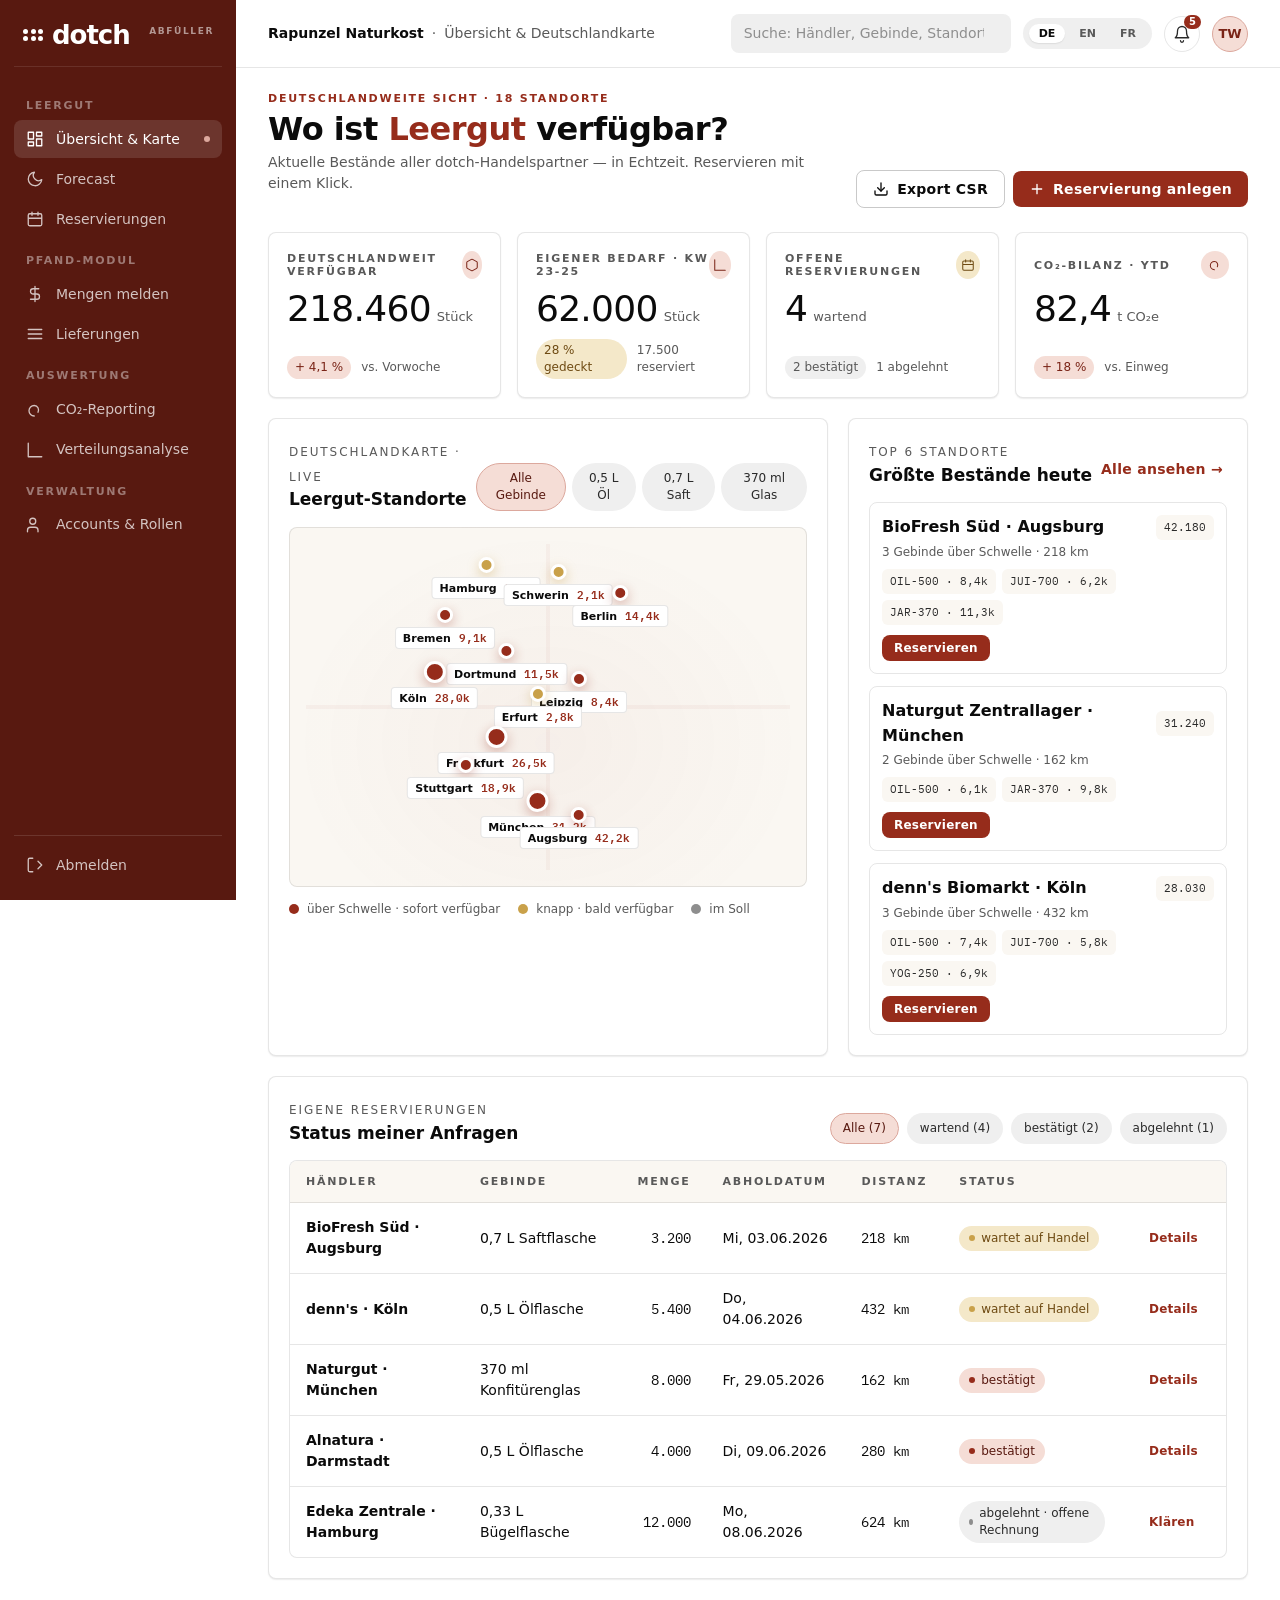
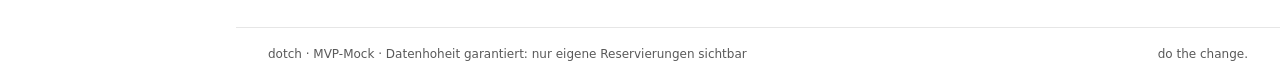
==== abfueller-dashboard.html @ a2efafb5 "Publish MVP mock" ====
<!DOCTYPE html>
<html lang="de">
<head>
<meta charset="utf-8">
<title>dotch · Abfüller · Übersicht</title>
<meta name="viewport" content="width=device-width, initial-scale=1">
<link rel="stylesheet" href="assets/tokens.css">
<link rel="stylesheet" href="assets/app.css">
<style>
  /* Pseudo-Karte mit Standort-Punkten (CSS only) */
  .map {
    position: relative;
    width: 100%;
    height: 360px;
    background:
      radial-gradient(ellipse at 50% 60%, rgba(150,44,27,0.04), transparent 70%),
      var(--c-paper-warm);
    border: 1px solid var(--c-line);
    border-radius: var(--r-md);
    overflow: hidden;
  }
  .map .silhouette {
    position: absolute; inset: 16px;
    background-image:
      linear-gradient(transparent 49.5%, rgba(150,44,27,0.07) 49.5% 50.5%, transparent 50.5%),
      linear-gradient(90deg, transparent 49.5%, rgba(150,44,27,0.07) 49.5% 50.5%, transparent 50.5%);
    opacity: 0.6;
  }
  .pin {
    position: absolute; transform: translate(-50%, -50%);
    display: flex; flex-direction: column; align-items: center; gap: 4px;
    cursor: pointer;
  }
  .pin .dot {
    width: 16px; height: 16px; border-radius: 50%;
    background: var(--c-red-600); border: 3px solid #FFF;
    box-shadow: 0 4px 12px rgba(150,44,27,0.32);
  }
  .pin.warn .dot { background: var(--c-sand-500); box-shadow: 0 4px 12px rgba(201,161,74,0.4); }
  .pin.large .dot { width: 22px; height: 22px; }
  .pin .lbl {
    font: 600 11px/1.1 var(--font-sans); color: var(--c-ink-900);
    background: #FFF; padding: 3px 7px; border-radius: var(--r-sm);
    border: 1px solid var(--c-line); white-space: nowrap;
  }
  .pin .lbl .v { font-family: var(--font-mono); color: var(--c-red-600); margin-left: 4px; }
</style>
</head>
<body>
<div class="app">

  <aside class="sidebar">
    <div class="brand">
      <span class="word"><span class="cluster"><i></i><i></i><i></i><i></i><i></i><i></i></span>dotch</span>
      <span class="tag">abfüller</span>
    </div>
    <nav>
      <span class="nav-section">Leergut</span>
      <a href="abfueller-dashboard.html" class="nav-item active">
        <svg class="ic" viewBox="0 0 24 24"><rect x="3" y="3" width="7" height="9"/><rect x="14" y="3" width="7" height="5"/><rect x="14" y="12" width="7" height="9"/><rect x="3" y="16" width="7" height="5"/></svg>
        Übersicht & Karte
      </a>
      <a href="#" class="nav-item">
        <svg class="ic" viewBox="0 0 24 24"><path d="M21 12.79A9 9 0 1 1 11.21 3 7 7 0 0 0 21 12.79z"/></svg>
        Forecast
      </a>
      <a href="#" class="nav-item">
        <svg class="ic" viewBox="0 0 24 24"><path d="M8 7V3M16 7V3M3 11h18M5 5h14a2 2 0 0 1 2 2v12a2 2 0 0 1-2 2H5a2 2 0 0 1-2-2V7a2 2 0 0 1 2-2z"/></svg>
        Reservierungen
      </a>

      <span class="nav-section">Pfand-Modul</span>
      <a href="abfueller-pfand.html" class="nav-item">
        <svg class="ic" viewBox="0 0 24 24"><path d="M12 2v20M17 5H9.5a3.5 3.5 0 0 0 0 7h5a3.5 3.5 0 0 1 0 7H6"/></svg>
        Mengen melden
      </a>
      <a href="#" class="nav-item">
        <svg class="ic" viewBox="0 0 24 24"><path d="M3 6h18M3 12h18M3 18h18"/></svg>
        Lieferungen
      </a>

      <span class="nav-section">Auswertung</span>
      <a href="abfueller-reporting.html" class="nav-item">
        <svg class="ic" viewBox="0 0 24 24"><path d="M11 20A7 7 0 0 1 4 13a7 7 0 0 1 7-7c2 0 4 1 5 3 1 2 1 4 0 6"/></svg>
        CO₂-Reporting
      </a>
      <a href="#" class="nav-item">
        <svg class="ic" viewBox="0 0 24 24"><path d="M3 3v18h18"/></svg>
        Verteilungsanalyse
      </a>

      <span class="nav-section">Verwaltung</span>
      <a href="admin-accounts.html" class="nav-item">
        <svg class="ic" viewBox="0 0 24 24"><circle cx="9" cy="7" r="4"/><path d="M16 21v-2a4 4 0 0 0-4-4H6a4 4 0 0 0-4 4v2"/></svg>
        Accounts & Rollen
      </a>
    </nav>
    <div class="bottom">
      <a href="index.html" class="nav-item">
        <svg class="ic" viewBox="0 0 24 24"><path d="M9 21H5a2 2 0 0 1-2-2V5a2 2 0 0 1 2-2h4"/><polyline points="16 17 21 12 16 7"/></svg>
        Abmelden
      </a>
    </div>
  </aside>

  <main class="main">

    <div class="topbar">
      <div class="crumbs">
        <strong>Rapunzel Naturkost</strong>
        <span>·</span>
        <span>Übersicht & Deutschlandkarte</span>
      </div>
      <div class="actions">
        <input class="search" type="search" placeholder="Suche: Händler, Gebinde, Standort…" />
        <div class="lang-pill"><button class="on">DE</button><button>EN</button><button>FR</button></div>
        <button class="icon-btn">
          <svg class="ic" viewBox="0 0 24 24"><path d="M6 8a6 6 0 0 1 12 0c0 7 3 9 3 9H3s3-2 3-9"/><path d="M10 21a2 2 0 0 0 4 0"/></svg>
          <span class="badge">5</span>
        </button>
        <span class="avatar">TW</span>
      </div>
    </div>

    <div class="content">

      <div class="page-head">
        <div>
          <span class="eyebrow">Deutschlandweite Sicht · 18 Standorte</span>
          <h1>Wo ist <span class="accent">Leergut</span> verfügbar?</h1>
          <p class="sub">Aktuelle Bestände aller dotch-Handelspartner — in Echtzeit. Reservieren mit einem Klick.</p>
        </div>
        <div class="right">
          <button class="btn btn-ghost">
            <svg class="ic" viewBox="0 0 24 24"><path d="M21 15v4a2 2 0 0 1-2 2H5a2 2 0 0 1-2-2v-4"/><polyline points="7 10 12 15 17 10"/><line x1="12" y1="15" x2="12" y2="3"/></svg>
            Export CSR
          </button>
          <button class="btn btn-primary">
            <svg class="ic" viewBox="0 0 24 24"><path d="M12 5v14M5 12h14"/></svg>
            Reservierung anlegen
          </button>
        </div>
      </div>

      <!-- KPIs -->
      <div class="kpi-grid">
        <article class="kpi">
          <div class="head"><span class="label">Deutschlandweit verfügbar</span>
            <span class="iconwrap"><svg class="ic" viewBox="0 0 24 24" style="width:14px;height:14px;"><path d="M21 16V8a2 2 0 0 0-1-1.73l-7-4a2 2 0 0 0-2 0l-7 4A2 2 0 0 0 3 8v8a2 2 0 0 0 1 1.73l7 4a2 2 0 0 0 2 0l7-4A2 2 0 0 0 21 16z"/></svg></span>
          </div>
          <div class="num"><span class="v">218.460</span><span class="u">Stück</span></div>
          <div class="foot"><span class="delta">+ 4,1 %</span><span>vs. Vorwoche</span></div>
        </article>
        <article class="kpi">
          <div class="head"><span class="label">Eigener Bedarf · KW 23-25</span>
            <span class="iconwrap"><svg class="ic" viewBox="0 0 24 24" style="width:14px;height:14px;"><path d="M3 3v18h18"/></svg></span>
          </div>
          <div class="num"><span class="v">62.000</span><span class="u">Stück</span></div>
          <div class="foot"><span class="delta sand">28 % gedeckt</span><span>17.500 reserviert</span></div>
        </article>
        <article class="kpi">
          <div class="head"><span class="label">Offene Reservierungen</span>
            <span class="iconwrap sand"><svg class="ic" viewBox="0 0 24 24" style="width:14px;height:14px;"><path d="M8 7V3M16 7V3M3 11h18M5 5h14a2 2 0 0 1 2 2v12a2 2 0 0 1-2 2H5a2 2 0 0 1-2-2V7a2 2 0 0 1 2-2z"/></svg></span>
          </div>
          <div class="num"><span class="v">4</span><span class="u">wartend</span></div>
          <div class="foot"><span class="delta mute">2 bestätigt</span><span>1 abgelehnt</span></div>
        </article>
        <article class="kpi">
          <div class="head"><span class="label">CO₂-Bilanz · YTD</span>
            <span class="iconwrap"><svg class="ic" viewBox="0 0 24 24" style="width:14px;height:14px;"><path d="M11 20A7 7 0 0 1 4 13a7 7 0 0 1 7-7c2 0 4 1 5 3 1 2 1 4 0 6"/></svg></span>
          </div>
          <div class="num"><span class="v">82,4</span><span class="u">t CO₂e</span></div>
          <div class="foot"><span class="delta">+ 18 %</span><span>vs. Einweg</span></div>
        </article>
      </div>

      <!-- Karte + Liste -->
      <div class="two-col">

        <section class="card">
          <div class="card-head">
            <div>
              <span class="meta">Deutschlandkarte · Live</span>
              <h3>Leergut-Standorte</h3>
            </div>
            <div style="display:flex; gap:6px;">
              <button class="chip on">Alle Gebinde</button>
              <button class="chip">0,5 L Öl</button>
              <button class="chip">0,7 L Saft</button>
              <button class="chip">370 ml Glas</button>
            </div>
          </div>

          <div class="map">
            <div class="silhouette"></div>
            <!-- Norden -->
            <div class="pin warn" style="top: 14%; left: 38%;">
              <span class="dot"></span>
              <span class="lbl">Hamburg <span class="v">3,2k</span></span>
            </div>
            <div class="pin warn" style="top: 16%; left: 52%;">
              <span class="dot"></span>
              <span class="lbl">Schwerin <span class="v">2,1k</span></span>
            </div>
            <div class="pin" style="top: 22%; left: 64%;">
              <span class="dot"></span>
              <span class="lbl">Berlin <span class="v">14,4k</span></span>
            </div>
            <div class="pin" style="top: 28%; left: 30%;">
              <span class="dot"></span>
              <span class="lbl">Bremen <span class="v">9,1k</span></span>
            </div>

            <!-- Mitte -->
            <div class="pin" style="top: 38%; left: 42%;">
              <span class="dot"></span>
              <span class="lbl">Dortmund <span class="v">11,5k</span></span>
            </div>
            <div class="pin large" style="top: 44%; left: 28%;">
              <span class="dot"></span>
              <span class="lbl">Köln <span class="v">28,0k</span></span>
            </div>
            <div class="pin" style="top: 46%; left: 56%;">
              <span class="dot"></span>
              <span class="lbl">Leipzig <span class="v">8,4k</span></span>
            </div>
            <div class="pin warn" style="top: 50%; left: 48%;">
              <span class="dot"></span>
              <span class="lbl">Erfurt <span class="v">2,8k</span></span>
            </div>

            <!-- Süden -->
            <div class="pin large" style="top: 62%; left: 40%;">
              <span class="dot"></span>
              <span class="lbl">Frankfurt <span class="v">26,5k</span></span>
            </div>
            <div class="pin" style="top: 70%; left: 34%;">
              <span class="dot"></span>
              <span class="lbl">Stuttgart <span class="v">18,9k</span></span>
            </div>
            <div class="pin large" style="top: 80%; left: 48%;">
              <span class="dot"></span>
              <span class="lbl">München <span class="v">31,2k</span></span>
            </div>
            <div class="pin" style="top: 84%; left: 56%;">
              <span class="dot"></span>
              <span class="lbl">Augsburg <span class="v">42,2k</span></span>
            </div>
          </div>

          <div style="display:flex; gap:18px; margin-top: 14px; font: var(--t-caption); color: var(--c-ink-500);">
            <span class="flex gap-2 center-y"><span style="width:10px;height:10px;border-radius:50%;background: var(--c-red-600);"></span>über Schwelle · sofort verfügbar</span>
            <span class="flex gap-2 center-y"><span style="width:10px;height:10px;border-radius:50%;background: var(--c-sand-500);"></span>knapp · bald verfügbar</span>
            <span class="flex gap-2 center-y"><span style="width:10px;height:10px;border-radius:50%;background: var(--c-ink-300);"></span>im Soll</span>
          </div>
        </section>

        <section class="card">
          <div class="card-head">
            <div>
              <span class="meta">Top 6 Standorte</span>
              <h3>Größte Bestände heute</h3>
            </div>
            <a class="btn-text btn" href="#">Alle ansehen →</a>
          </div>
          <div style="display:flex; flex-direction:column; gap: 12px;">

            <article style="padding: 12px; border:1px solid var(--c-line); border-radius: var(--r-md);">
              <div class="flex between center-y">
                <strong>BioFresh Süd · Augsburg</strong>
                <span class="tag-mono">42.180</span>
              </div>
              <div class="muted" style="font: var(--t-caption); margin: 4px 0 8px;">3 Gebinde über Schwelle · 218 km</div>
              <div style="display:flex; gap:6px; flex-wrap:wrap;">
                <span class="tag-mono">OIL-500 · 8,4k</span>
                <span class="tag-mono">JUI-700 · 6,2k</span>
                <span class="tag-mono">JAR-370 · 11,3k</span>
              </div>
              <a class="btn btn-primary btn-sm" href="#" style="margin-top: 10px;">Reservieren</a>
            </article>

            <article style="padding: 12px; border:1px solid var(--c-line); border-radius: var(--r-md);">
              <div class="flex between center-y">
                <strong>Naturgut Zentrallager · München</strong>
                <span class="tag-mono">31.240</span>
              </div>
              <div class="muted" style="font: var(--t-caption); margin: 4px 0 8px;">2 Gebinde über Schwelle · 162 km</div>
              <div style="display:flex; gap:6px; flex-wrap:wrap;">
                <span class="tag-mono">OIL-500 · 6,1k</span>
                <span class="tag-mono">JAR-370 · 9,8k</span>
              </div>
              <a class="btn btn-primary btn-sm" href="#" style="margin-top: 10px;">Reservieren</a>
            </article>

            <article style="padding: 12px; border:1px solid var(--c-line); border-radius: var(--r-md);">
              <div class="flex between center-y">
                <strong>denn's Biomarkt · Köln</strong>
                <span class="tag-mono">28.030</span>
              </div>
              <div class="muted" style="font: var(--t-caption); margin: 4px 0 8px;">3 Gebinde über Schwelle · 432 km</div>
              <div style="display:flex; gap:6px; flex-wrap:wrap;">
                <span class="tag-mono">OIL-500 · 7,4k</span>
                <span class="tag-mono">JUI-700 · 5,8k</span>
                <span class="tag-mono">YOG-250 · 6,9k</span>
              </div>
              <a class="btn btn-primary btn-sm" href="#" style="margin-top: 10px;">Reservieren</a>
            </article>

          </div>
        </section>

      </div>

      <!-- Reservierungen Tabelle -->
      <section class="card">
        <div class="card-head">
          <div>
            <span class="meta">Eigene Reservierungen</span>
            <h3>Status meiner Anfragen</h3>
          </div>
          <div style="display:flex; gap:8px;">
            <button class="chip on">Alle (7)</button>
            <button class="chip">wartend (4)</button>
            <button class="chip">bestätigt (2)</button>
            <button class="chip">abgelehnt (1)</button>
          </div>
        </div>
        <table class="data">
          <thead>
            <tr>
              <th>Händler</th>
              <th>Gebinde</th>
              <th class="num">Menge</th>
              <th>Abholdatum</th>
              <th>Distanz</th>
              <th>Status</th>
              <th></th>
            </tr>
          </thead>
          <tbody>
            <tr>
              <td><strong>BioFresh Süd · Augsburg</strong></td>
              <td>0,7 L Saftflasche</td>
              <td class="num">3.200</td>
              <td>Mi, 03.06.2026</td>
              <td class="mono">218 km</td>
              <td><span class="badge warn"><span class="dot"></span>wartet auf Handel</span></td>
              <td><a class="btn-text btn btn-sm" href="#">Details</a></td>
            </tr>
            <tr>
              <td><strong>denn's · Köln</strong></td>
              <td>0,5 L Ölflasche</td>
              <td class="num">5.400</td>
              <td>Do, 04.06.2026</td>
              <td class="mono">432 km</td>
              <td><span class="badge warn"><span class="dot"></span>wartet auf Handel</span></td>
              <td><a class="btn-text btn btn-sm" href="#">Details</a></td>
            </tr>
            <tr>
              <td><strong>Naturgut · München</strong></td>
              <td>370 ml Konfitürenglas</td>
              <td class="num">8.000</td>
              <td>Fr, 29.05.2026</td>
              <td class="mono">162 km</td>
              <td><span class="badge ok"><span class="dot"></span>bestätigt</span></td>
              <td><a class="btn-text btn btn-sm" href="#">Details</a></td>
            </tr>
            <tr>
              <td><strong>Alnatura · Darmstadt</strong></td>
              <td>0,5 L Ölflasche</td>
              <td class="num">4.000</td>
              <td>Di, 09.06.2026</td>
              <td class="mono">280 km</td>
              <td><span class="badge ok"><span class="dot"></span>bestätigt</span></td>
              <td><a class="btn-text btn btn-sm" href="#">Details</a></td>
            </tr>
            <tr>
              <td><strong>Edeka Zentrale · Hamburg</strong></td>
              <td>0,33 L Bügelflasche</td>
              <td class="num">12.000</td>
              <td>Mo, 08.06.2026</td>
              <td class="mono">624 km</td>
              <td><span class="badge mute"><span class="dot"></span>abgelehnt · offene Rechnung</span></td>
              <td><a class="btn-text btn btn-sm" href="#">Klären</a></td>
            </tr>
          </tbody>
        </table>
      </section>

    </div>

    <footer class="footer-thin">
      <span>dotch · MVP-Mock · Datenhoheit garantiert: nur eigene Reservierungen sichtbar</span>
      <span>do the change.</span>
    </footer>
  </main>
</div>
</body>
</html>
---- assets/tokens.css ----
/* ============================================================
   dotch · Design Tokens
   Source: dotch.de (Webflow) + dotch Pitchdeck V7 (Mar 2026)
   See README.md for substitution notes.
   ============================================================ */

/* -- Fonts ---------------------------------------------------- */
/* Display + body: General Sans (Fontshare, free). Closest free
   match to dotch's web font; replace with brand fonts when available. */
@import url('https://api.fontshare.com/v2/css?f[]=general-sans@200,201,300,301,400,401,500,501,600,601,700,701&display=swap');

/* Editorial accent (sparingly): Instrument Serif italic. */
@import url('https://fonts.googleapis.com/css2?family=Instrument+Serif:ital@0;1&display=swap');

/* Mono: IBM Plex Mono — data tables, deposit numbers, codes. */
@import url('https://fonts.googleapis.com/css2?family=IBM+Plex+Mono:wght@400;500;600&display=swap');

:root {
  /* ---------- Brand color ------------------------------------ */
  /* dotch's single brand colour is a deep terracotta / oxblood red,
     extracted from the official pitchdeck (most-used non-neutral
     across all 13 pages). It carries every brand moment: the
     wordmark, dot mark, CTAs, charts, accent words in headlines. */
  --c-red-600: #962C1B;   /* primary brand red — THE accent */
  --c-red-700: #7A2417;   /* hover / pressed */
  --c-red-800: #581910;   /* deepest — inverse surfaces, footer */
  --c-red-300: #DCA89D;   /* tint — soft fills, deltas */
  --c-red-100: #F5DDD6;   /* lightest — chip backgrounds */

  /* Legacy aliases — kept so existing components keep resolving.
     `--c-green-*` is a semantic role name in this codebase; the
     actual brand colour is red. New work should reference
     `--c-red-*` directly. */
  --c-green-700: var(--c-red-600);
  --c-green-900: var(--c-red-800);
  --c-green-500: var(--c-red-700);
  --c-green-300: var(--c-red-300);
  --c-green-100: var(--c-red-100);

  /* Warm sand accent — used VERY sparingly for system feedback
     (warnings, info). The deck itself uses essentially no other
     accent; reach for these only when red + neutral cannot carry
     the meaning. */
  --c-sand-500: #C9A14A;
  --c-sand-300: #E0C589;
  --c-sand-100: #F4E8C9;

  /* Legacy amber aliases → sand */
  --c-amber-500: var(--c-sand-500);
  --c-amber-300: var(--c-sand-300);
  --c-amber-100: var(--c-sand-100);

  /* ---------- Surfaces (clean white, not cream) -------------- */
  /* The deck reads white-on-white. We allow a faint warm-paper
     tint as the *secondary* surface for cards-in-cards moments. */
  --c-paper: #FFFFFF;       /* default page surface — pure white */
  --c-paper-warm: #FAF7F2;  /* very soft warm paper, optional */
  --c-paper-deep: #EFEFEF;  /* light grey panel (from deck) */
  --c-card: #FFFFFF;        /* cards on white — use border + shadow */

  /* ---------- Ink (text) ------------------------------------- */
  --c-ink-900: #0B0B0B;     /* near-pure black */
  --c-ink-700: #2A2A2A;
  --c-ink-500: #595959;     /* deck's secondary grey */
  --c-ink-300: #8E8E8E;
  --c-ink-100: #D6D6D6;

  /* ---------- Lines ------------------------------------------ */
  --c-line:        rgba(11,11,11,0.10);
  --c-line-strong: rgba(11,11,11,0.22);
  --c-line-onDark: rgba(255,255,255,0.16);

  /* ---------- Semantic foreground / background --------------- */
  --fg-1: var(--c-ink-900);
  --fg-2: var(--c-ink-500);
  --fg-3: var(--c-ink-300);
  --fg-link: var(--c-red-600);
  --fg-onDark:   #FFFFFF;
  --fg-onDark-2: rgba(255,255,255,0.74);

  --bg-1: var(--c-paper);
  --bg-2: var(--c-paper-deep);
  --bg-card: var(--c-card);
  --bg-inverse:     var(--c-red-800);
  --bg-inverse-ink: #0B0B0B;

  /* Status / signal */
  --c-success: #2E7A48;     /* a quieter forest — confirmation only */
  --c-warning: var(--c-sand-500);
  --c-danger:  var(--c-red-600);

  /* ---------- Typography stacks ------------------------------ */
  --font-display: 'General Sans', 'Söhne', 'Inter Tight', system-ui, -apple-system, 'Segoe UI', sans-serif;
  --font-sans:    'General Sans', system-ui, -apple-system, 'Segoe UI', sans-serif;
  --font-serif:   'Instrument Serif', 'Cormorant Garamond', Georgia, serif;
  --font-mono:    'IBM Plex Mono', ui-monospace, SFMono-Regular, Menlo, monospace;

  /* ---------- Type scale ------------------------------------- */
  /* Sentence case is preferred over all caps. Headlines often mix
     a bold red word + a regular black continuation, e.g.
     "Mehrweg <red>ist Teamarbeit</red>." */
  --t-display: 600 64px/1.04 var(--font-display);
  --t-h1:      600 44px/1.08 var(--font-display);
  --t-h2:      600 32px/1.16 var(--font-display);
  --t-h3:      600 22px/1.25 var(--font-display);
  --t-h4:      600 17px/1.30 var(--font-display);
  --t-lede:    400 22px/1.45 var(--font-sans);
  --t-body:    400 16px/1.55 var(--font-sans);
  --t-small:   400 14px/1.50 var(--font-sans);
  --t-caption: 500 12px/1.40 var(--font-sans);
  --t-eyebrow: 600 11px/1.20 var(--font-sans);   /* uppercase + tracked */
  --t-button:  600 14px/1.00 var(--font-sans);
  --t-editorial: 400 italic 56px/1.05 var(--font-serif);
  --t-stat:    500 64px/1.00 var(--font-display);

  /* Letter-spacing */
  --ls-eyebrow:  0.16em;
  --ls-button:   0.02em;
  --ls-h-tight: -0.015em;
  --ls-display: -0.02em;

  /* ---------- Spacing (8-pt scale) --------------------------- */
  --s-1: 4px;
  --s-2: 8px;
  --s-3: 12px;
  --s-4: 16px;
  --s-5: 24px;
  --s-6: 32px;
  --s-7: 48px;
  --s-8: 64px;
  --s-9: 96px;
  --s-10: 128px;

  /* ---------- Radii ------------------------------------------ */
  /* The dotch deck reads rectilinear and editorial — radii are
     restrained. Full pills for status/CTAs only. */
  --r-sm: 4px;
  --r-md: 8px;
  --r-lg: 16px;
  --r-xl: 24px;
  --r-pill: 999px;
  --r-circle: 50%;

  /* ---------- Shadow / elevation ----------------------------- */
  /* Whisper-quiet. The deck barely uses shadows at all. */
  --sh-1: 0 1px 2px rgba(11,11,11,0.05), 0 1px 1px rgba(11,11,11,0.03);
  --sh-2: 0 6px 18px -10px rgba(150,44,27,0.16), 0 2px 4px rgba(11,11,11,0.04);
  --sh-3: 0 24px 48px -20px rgba(150,44,27,0.20), 0 4px 10px rgba(11,11,11,0.05);
  --sh-focus: 0 0 0 3px rgba(150,44,27,0.28);

  /* ---------- Motion ----------------------------------------- */
  --ease-out:    cubic-bezier(.2,.7,.2,1);
  --ease-in-out: cubic-bezier(.65,.05,.36,1);
  --dur-fast: 140ms;
  --dur-med:  280ms;
  --dur-slow: 480ms;
  --dur-loop: 30s;
}

/* ============================================================
   Semantic element styles
   ============================================================ */
html { color: var(--fg-1); background: var(--bg-1); }
body {
  font: var(--t-body);
  color: var(--fg-1);
  background: var(--bg-1);
  text-rendering: optimizeLegibility;
  -webkit-font-smoothing: antialiased;
  -moz-osx-font-smoothing: grayscale;
}

h1 { font: var(--t-h1); letter-spacing: var(--ls-h-tight); margin: 0 0 .4em; }
h2 { font: var(--t-h2); letter-spacing: var(--ls-h-tight); margin: 0 0 .4em; }
h3 { font: var(--t-h3); margin: 0 0 .4em; }
h4 { font: var(--t-h4); margin: 0 0 .4em; }
p  { margin: 0 0 1em; max-width: 64ch; }

.display { font: var(--t-display); letter-spacing: var(--ls-display); }
.lede    { font: var(--t-lede); color: var(--fg-2); max-width: 56ch; }
.editorial { font: var(--t-editorial); color: var(--c-red-800); }
.stat    { font: var(--t-stat); letter-spacing: var(--ls-display); color: var(--c-red-600); }

.accent  { color: var(--c-red-600); }   /* the bold red word in mixed headlines */

.eyebrow {
  font: var(--t-eyebrow);
  letter-spacing: var(--ls-eyebrow);
  text-transform: uppercase;
  color: var(--c-red-600);
}

a { color: var(--fg-link); text-decoration: none; }
a:hover { text-decoration: underline; text-underline-offset: 3px; }

code, pre, .mono { font-family: var(--font-mono); }

::selection { background: var(--c-red-100); color: var(--c-red-800); }

/* Focus visibility — never remove */
*:focus-visible {
  outline: none;
  box-shadow: var(--sh-focus);
  border-radius: var(--r-sm);
}
---- assets/app.css ----
/* ============================================================
   dotch · MVP-Mock · App-Stylesheet
   Layer 2 oberhalb der Brand-Tokens (tokens.css).
   ============================================================ */

* { box-sizing: border-box; }
html, body { height: 100%; }
body {
  margin: 0;
  background: var(--c-paper);
  color: var(--c-ink-900);
  font: var(--t-body);
}

/* ---------- App-Layout ---------- */
.app { display: flex; min-height: 100vh; }
.main { flex: 1; min-width: 0; display: flex; flex-direction: column; background: var(--c-paper); }
.content { padding: 24px 32px 48px; display: flex; flex-direction: column; gap: 20px; }

/* ---------- Sidebar ---------- */
.sidebar {
  width: 236px;
  background: var(--c-red-800);
  color: var(--fg-onDark);
  padding: 22px 14px 16px;
  display: flex;
  flex-direction: column;
  flex-shrink: 0;
  position: sticky;
  top: 0;
  height: 100vh;
}
.sidebar .brand {
  display: flex; align-items: baseline; justify-content: space-between;
  padding: 0 8px 18px;
  border-bottom: 1px solid rgba(255,255,255,0.10);
}
.sidebar .brand .word {
  font: 600 26px/1 var(--font-display);
  letter-spacing: -0.04em;
  color: #FFFFFF;
  display: inline-flex; align-items: center; gap: 8px;
}
.sidebar .brand .cluster {
  display: grid; grid-template-columns: repeat(3,1fr); gap: 2.5px; padding: 1px;
}
.sidebar .brand .cluster i {
  width: 5px; height: 5px; border-radius: 50%; background: #FFFFFF; display:block;
}
.sidebar .brand .tag {
  font: 600 9px/1 var(--font-sans);
  letter-spacing: 0.18em;
  text-transform: uppercase;
  color: rgba(255,255,255,0.55);
}
.sidebar nav { flex: 1; margin-top: 18px; display: flex; flex-direction: column; gap: 2px; }
.sidebar .nav-section {
  font: var(--t-eyebrow);
  letter-spacing: var(--ls-eyebrow);
  text-transform: uppercase;
  color: rgba(255,255,255,0.42);
  padding: 14px 12px 6px;
}
.sidebar a.nav-item {
  display: flex; align-items: center; gap: 12px;
  padding: 10px 12px; border-radius: 8px;
  color: rgba(255,255,255,0.74);
  font: 500 14px/1.2 var(--font-sans);
  text-decoration: none;
  white-space: nowrap;
  transition: background var(--dur-fast) var(--ease-out);
}
.sidebar a.nav-item:hover { background: rgba(255,255,255,0.08); color: #FFF; text-decoration: none;}
.sidebar a.nav-item.active {
  background: rgba(255,255,255,0.12);
  color: #FFFFFF;
}
.sidebar a.nav-item.active::after {
  content: ""; margin-left: auto; width: 6px; height: 6px; border-radius: 50%; background: var(--c-red-300);
}
.sidebar .nav-item .ic {
  width: 18px; height: 18px; flex: 0 0 18px;
  stroke: currentColor; fill: none; stroke-width: 1.75;
}
.sidebar .bottom {
  border-top: 1px solid rgba(255,255,255,0.12);
  padding-top: 10px; margin-top: 12px;
  display: flex; flex-direction: column; gap: 2px;
}

/* ---------- Topbar ---------- */
.topbar {
  display: flex; align-items: center; justify-content: space-between;
  padding: 14px 32px;
  border-bottom: 1px solid var(--c-line);
  background: var(--c-paper);
  position: sticky; top: 0; z-index: 10;
}
.topbar .crumbs {
  display: flex; align-items: center; gap: 8px;
  font: var(--t-small); color: var(--c-ink-500);
}
.topbar .crumbs strong { color: var(--c-ink-900); font-weight: 600; }
.topbar .actions { display: flex; align-items: center; gap: 12px; }
.search {
  background: var(--c-paper-deep);
  border: 1px solid transparent;
  border-radius: var(--r-md);
  padding: 8px 12px;
  font: var(--t-small);
  width: 280px;
  color: var(--c-ink-900);
}
.search::placeholder { color: var(--c-ink-300); }
.search:focus { background: #FFF; border-color: var(--c-line-strong); outline: none; }
.lang-pill {
  display: inline-flex; gap: 4px; padding: 6px;
  background: var(--c-paper-deep);
  border-radius: var(--r-pill);
  font: var(--t-caption);
}
.lang-pill button {
  border: 0; background: transparent; padding: 4px 10px; border-radius: var(--r-pill); cursor: pointer;
  color: var(--c-ink-500); font: 600 11px/1 var(--font-sans);
}
.lang-pill button.on { background: #FFF; color: var(--c-ink-900); box-shadow: var(--sh-1); }
.avatar {
  width: 36px; height: 36px; border-radius: 50%;
  background: var(--c-red-100); color: var(--c-red-700);
  display: inline-flex; align-items: center; justify-content: center;
  font: 600 13px/1 var(--font-sans); letter-spacing: -0.01em;
  border: 1px solid var(--c-red-300);
}
.icon-btn {
  width: 36px; height: 36px; border-radius: 50%;
  background: transparent; border: 1px solid var(--c-line);
  display: inline-flex; align-items: center; justify-content: center;
  color: var(--c-ink-700); cursor: pointer; position: relative;
}
.icon-btn:hover { background: var(--c-paper-deep); }
.icon-btn .badge {
  position: absolute; top: -2px; right: -2px;
  background: var(--c-red-600); color: #FFF;
  font: 600 10px/1 var(--font-sans);
  padding: 2px 5px; border-radius: var(--r-pill);
}

/* ---------- Page head ---------- */
.page-head { display: flex; align-items: flex-end; justify-content: space-between; gap: 24px; padding-bottom: 4px; }
.page-head .eyebrow { display: block; margin-bottom: 6px; }
.page-head h1 { font: var(--t-h2); letter-spacing: var(--ls-h-tight); margin: 0; color: var(--c-ink-900); }
.page-head .sub { font: var(--t-small); color: var(--c-ink-500); margin-top: 4px; }
.page-head .right { display: flex; gap: 8px; align-items: center; flex-shrink: 0; }

/* ---------- Buttons ---------- */
.btn {
  font: var(--t-button); letter-spacing: var(--ls-button);
  padding: 10px 16px; border-radius: var(--r-md);
  border: 0; cursor: pointer;
  display: inline-flex; align-items: center; gap: 8px;
  transition: all var(--dur-fast) var(--ease-out);
  text-decoration: none;
}
.btn .ic { width: 16px; height: 16px; stroke: currentColor; fill: none; stroke-width: 2; }
.btn-primary { background: var(--c-red-600); color: #FFF; }
.btn-primary:hover { background: var(--c-red-700); text-decoration: none; }
.btn-ghost { background: transparent; color: var(--c-ink-900); border: 1px solid var(--c-line-strong); }
.btn-ghost:hover { background: var(--c-paper-deep); text-decoration: none; }
.btn-text { background: transparent; color: var(--c-red-600); padding: 10px 4px; }
.btn-text:hover { text-decoration: underline; text-underline-offset: 3px; }
.btn-sm { padding: 7px 12px; font-size: 12px; }

/* ---------- Cards ---------- */
.card {
  background: var(--c-card);
  border-radius: var(--r-md);
  border: 1px solid var(--c-line);
  box-shadow: var(--sh-1);
  padding: 20px;
}
.card-head {
  display: flex; align-items: flex-end; justify-content: space-between;
  margin-bottom: 16px;
}
.card-head h3 { margin: 0; font: var(--t-h4); }
.card-head .meta { font: var(--t-caption); color: var(--c-ink-500); text-transform: uppercase; letter-spacing: var(--ls-eyebrow); }

/* ---------- KPI tiles ---------- */
.kpi-grid { display: grid; grid-template-columns: repeat(4,1fr); gap: 16px; }
.kpi {
  background: var(--c-card);
  border: 1px solid var(--c-line);
  border-radius: var(--r-md);
  box-shadow: var(--sh-1);
  padding: 18px;
  display: flex; flex-direction: column; gap: 12px;
}
.kpi .head { display: flex; align-items: center; justify-content: space-between; }
.kpi .label { font: var(--t-eyebrow); letter-spacing: var(--ls-eyebrow); text-transform: uppercase; color: var(--c-ink-500); }
.kpi .iconwrap {
  width: 28px; height: 28px; border-radius: 50%;
  background: var(--c-red-100); color: var(--c-red-700);
  display: flex; align-items: center; justify-content: center;
}
.kpi .iconwrap.sand { background: var(--c-sand-100); color: #6E4A12; }
.kpi .num { display: flex; align-items: baseline; gap: 6px; }
.kpi .num .v { font: 500 36px/1 var(--font-display); letter-spacing: var(--ls-display); color: var(--c-ink-900); }
.kpi .num .u { font: 500 13px/1 var(--font-sans); color: var(--c-ink-500); }
.kpi .foot { display: flex; align-items: center; gap: 10px; margin-top: auto; font: var(--t-caption); color: var(--c-ink-500); }
.kpi .delta {
  display: inline-flex; align-items: center; gap: 4px;
  font: var(--t-caption); padding: 3px 8px; border-radius: var(--r-pill);
  background: var(--c-red-100); color: var(--c-red-700);
}
.kpi .delta.sand { background: var(--c-sand-100); color: #6E4A12; }
.kpi .delta.mute { background: var(--c-paper-deep); color: var(--c-ink-500); }

/* ---------- Tables ---------- */
table.data {
  width: 100%; border-collapse: separate; border-spacing: 0;
  background: #FFF; border-radius: var(--r-md); overflow: hidden;
  border: 1px solid var(--c-line);
}
table.data thead th {
  text-align: left;
  font: var(--t-eyebrow); letter-spacing: var(--ls-eyebrow); text-transform: uppercase;
  color: var(--c-ink-500);
  padding: 14px 16px;
  border-bottom: 1px solid var(--c-line);
  background: var(--c-paper-warm);
}
table.data tbody td {
  padding: 14px 16px;
  border-bottom: 1px solid var(--c-line);
  font: var(--t-small);
  color: var(--c-ink-900);
}
table.data tbody tr:last-child td { border-bottom: 0; }
table.data tbody tr:hover { background: var(--c-paper-warm); }
table.data td.mono { font-family: var(--font-mono); }
table.data td.num { text-align: right; font-family: var(--font-mono); }

/* ---------- Badges / Chips ---------- */
.badge {
  font: var(--t-caption); padding: 4px 10px; border-radius: var(--r-pill);
  display: inline-flex; align-items: center; gap: 6px;
}
.badge .dot { width: 6px; height: 6px; border-radius: 50%; }
.badge.ok    { background: var(--c-red-100); color: var(--c-red-800); }
.badge.ok .dot { background: var(--c-red-600); }
.badge.warn  { background: var(--c-sand-100); color: #6E4A12; }
.badge.warn .dot { background: var(--c-sand-500); }
.badge.mute  { background: var(--c-paper-deep); color: var(--c-ink-700); }
.badge.mute .dot { background: var(--c-ink-300); }
.badge.info  { background: var(--c-red-100); color: var(--c-red-800); border: 1px solid var(--c-red-300); }
.badge.info .dot { background: var(--c-red-700); }
.tag-mono {
  background: var(--c-paper-warm); color: var(--c-ink-700);
  border-radius: 6px; padding: 4px 8px;
  font-family: var(--font-mono); font-size: 11px;
}

/* ---------- Forms ---------- */
.field { display: flex; flex-direction: column; gap: 6px; }
.field label {
  font: var(--t-eyebrow); letter-spacing: var(--ls-eyebrow);
  text-transform: uppercase; color: var(--c-ink-500);
}
.field input, .field select, .field textarea {
  font: var(--t-body); padding: 11px 12px;
  border: 1px solid var(--c-line-strong); border-radius: var(--r-md);
  background: #FFF; color: var(--c-ink-900);
  width: 100%;
}
.field input:focus, .field select:focus, .field textarea:focus {
  outline: none; border-color: var(--c-red-600); box-shadow: var(--sh-focus);
}
.field-help { font: var(--t-caption); color: var(--c-ink-500); }

/* ---------- Toolbar / filter row ---------- */
.toolbar {
  display: flex; align-items: center; gap: 12px; flex-wrap: wrap;
  padding: 12px 16px; background: #FFF;
  border: 1px solid var(--c-line); border-radius: var(--r-md);
}
.chip {
  font: var(--t-caption); padding: 6px 12px;
  background: var(--c-paper-deep); border-radius: var(--r-pill);
  border: 1px solid transparent; cursor: pointer;
  color: var(--c-ink-700);
}
.chip:hover { border-color: var(--c-line-strong); }
.chip.on { background: var(--c-red-100); color: var(--c-red-800); border-color: var(--c-red-300); }

/* ---------- Two-col layout ---------- */
.two-col { display: grid; grid-template-columns: 1.4fr 1fr; gap: 20px; }
.three-col { display: grid; grid-template-columns: repeat(3,1fr); gap: 20px; }
.split { display: grid; grid-template-columns: 1fr 1fr; gap: 20px; }

/* ---------- Notification banner ---------- */
.banner {
  background: var(--c-red-100);
  border: 1px solid var(--c-red-300);
  border-radius: var(--r-md);
  padding: 14px 18px;
  display: flex; align-items: flex-start; gap: 14px;
  color: var(--c-red-800);
}
.banner .ic { width: 20px; height: 20px; flex: 0 0 20px; stroke: currentColor; fill: none; stroke-width: 2; margin-top: 2px; }
.banner h4 { font: var(--t-h4); margin: 0 0 4px; color: var(--c-red-800); }
.banner p { font: var(--t-small); color: var(--c-red-800); margin: 0; max-width: 80ch; }
.banner .actions { margin-left: auto; }

/* ---------- Empty state ---------- */
.empty {
  padding: 64px 24px;
  text-align: center;
  border: 1px dashed var(--c-line-strong);
  border-radius: var(--r-md);
  background: var(--c-paper-warm);
  color: var(--c-ink-500);
}
.empty h3 { color: var(--c-ink-900); margin-bottom: 6px; }

/* ---------- Cycle visual (Mehrweg-Cycle 6 steps) ---------- */
.cycle-list {
  list-style: none; padding: 0; margin: 0;
  display: grid; grid-template-columns: repeat(6, 1fr); gap: 8px;
  counter-reset: step;
}
.cycle-list li {
  border-left: 3px solid var(--c-red-600);
  padding: 12px 14px;
  background: var(--c-paper-warm);
  border-radius: 0 var(--r-md) var(--r-md) 0;
}
.cycle-list li .step {
  font: var(--t-eyebrow); letter-spacing: var(--ls-eyebrow);
  color: var(--c-red-600);
  display: block; margin-bottom: 4px;
}
.cycle-list li .name { font: 600 14px/1.3 var(--font-display); color: var(--c-ink-900); }

/* ---------- Bar chart (CSS-only) ---------- */
.bars {
  display: flex; align-items: flex-end; gap: 8px; height: 200px;
  padding: 16px 8px 8px;
  border-bottom: 1px solid var(--c-line);
}
.bars .bar {
  flex: 1; background: linear-gradient(180deg, var(--c-red-600) 0%, var(--c-red-700) 100%);
  border-radius: var(--r-sm) var(--r-sm) 0 0;
  position: relative; min-height: 8px;
}
.bars .bar.alt { background: linear-gradient(180deg, var(--c-red-300) 0%, var(--c-red-100) 100%); }
.bars .bar::after {
  content: attr(data-val);
  position: absolute; bottom: 100%; left: 50%; transform: translateX(-50%);
  font: var(--t-caption); color: var(--c-ink-700); margin-bottom: 4px; white-space: nowrap;
}
.bars-x {
  display: grid; grid-template-columns: repeat(var(--cols, 12), 1fr); gap: 8px;
  padding: 6px 8px 0;
  font: var(--t-caption); color: var(--c-ink-500); text-align: center;
}

/* ---------- Drawer (modal placeholder) ---------- */
.drawer-bg {
  position: fixed; inset: 0;
  background: rgba(11,11,11,0.32); backdrop-filter: blur(2px);
  display: flex; justify-content: flex-end; z-index: 50;
}
.drawer {
  width: 520px; background: #FFF;
  height: 100vh; padding: 28px 32px;
  display: flex; flex-direction: column; gap: 18px; overflow-y: auto;
}
.drawer header {
  display: flex; align-items: center; justify-content: space-between;
  border-bottom: 1px solid var(--c-line); padding-bottom: 14px;
}
.drawer h2 { margin: 0; font: var(--t-h3); }
.drawer footer {
  display: flex; gap: 10px; justify-content: flex-end;
  padding-top: 16px; border-top: 1px solid var(--c-line);
  margin-top: auto;
}

/* ---------- Inline icons (Lucide subset, hand-rolled SVG) ---------- */
.ic { width: 18px; height: 18px; stroke: currentColor; fill: none; stroke-width: 1.75; stroke-linecap: round; stroke-linejoin: round; }

/* ---------- Footer ---------- */
.footer-thin {
  display: flex; justify-content: space-between; align-items: center;
  padding: 18px 32px; border-top: 1px solid var(--c-line);
  font: var(--t-caption); color: var(--c-ink-500); margin-top: auto;
}

/* ---------- Login page ---------- */
.login-shell {
  min-height: 100vh; display: grid; grid-template-columns: 1.1fr 1fr;
}
.login-shell .visual {
  background: var(--c-red-800); color: #FFF;
  padding: 56px 64px; display: flex; flex-direction: column; justify-content: space-between;
  position: relative; overflow: hidden;
}
.login-shell .visual h1 {
  font: var(--t-display); letter-spacing: var(--ls-display);
  color: #FFF; max-width: 16ch; margin: 0;
}
.login-shell .visual h1 em { font-style: normal; color: var(--c-red-300); }
.login-shell .visual .blob {
  position: absolute; right: -120px; bottom: -120px;
  width: 480px; height: 480px; border-radius: 50%;
  background: radial-gradient(circle at 30% 30%, rgba(255,255,255,0.08), transparent 60%);
}
.login-shell .form-side {
  display: flex; align-items: center; justify-content: center;
  padding: 56px;
}
.login-shell .form-card { width: 420px; max-width: 100%; }
.role-grid {
  display: grid; grid-template-columns: 1fr 1fr 1fr; gap: 12px; margin-top: 14px;
}
.role-card {
  border: 1px solid var(--c-line-strong); border-radius: var(--r-md);
  padding: 14px; cursor: pointer; text-decoration: none;
  display: flex; flex-direction: column; gap: 6px;
  color: var(--c-ink-900); background: #FFF;
  transition: all var(--dur-fast) var(--ease-out);
}
.role-card:hover { border-color: var(--c-red-600); box-shadow: var(--sh-2); text-decoration: none; }
.role-card .ic { width: 20px; height: 20px; color: var(--c-red-600); }
.role-card .name { font: 600 14px/1.2 var(--font-display); }
.role-card .desc { font: var(--t-caption); color: var(--c-ink-500); }

/* ---------- Headline w/ accent word ---------- */
h1 .accent, h2 .accent, h3 .accent { color: var(--c-red-600); }

/* ---------- Utility ---------- */
.muted { color: var(--c-ink-500); }
.right { text-align: right; }
.center { text-align: center; }
.mono { font-family: var(--font-mono); }
.eyebrow { font: var(--t-eyebrow); letter-spacing: var(--ls-eyebrow); text-transform: uppercase; color: var(--c-red-600); display: block; }
hr { border: 0; border-top: 1px solid var(--c-line); margin: 12px 0; }
.flex { display: flex; }
.gap-2 { gap: 8px; }
.gap-3 { gap: 12px; }
.gap-4 { gap: 16px; }
.between { justify-content: space-between; }
.center-y { align-items: center; }
.wrap { flex-wrap: wrap; }

/* ---------- Process diagram (Schaubild) ---------- */
.process {
  display: grid; gap: 12px;
  grid-template-columns: repeat(auto-fit, minmax(180px, 1fr));
}
.process .node {
  border-radius: var(--r-md);
  padding: 12px 14px;
  font: 600 12px/1.3 var(--font-display);
  color: #FFF;
  background: var(--c-red-600);
}
.process .node.action { background: #5B2BB4; }
.process .node.modul  { background: #2A2A2A; }
.process .node.message { background: var(--c-red-100); color: var(--c-red-800); }
.process .node.field { background: var(--c-sand-300); color: #2A2A2A; }
.process .node .step { font: var(--t-caption); opacity: 0.8; display:block; margin-bottom: 4px; }
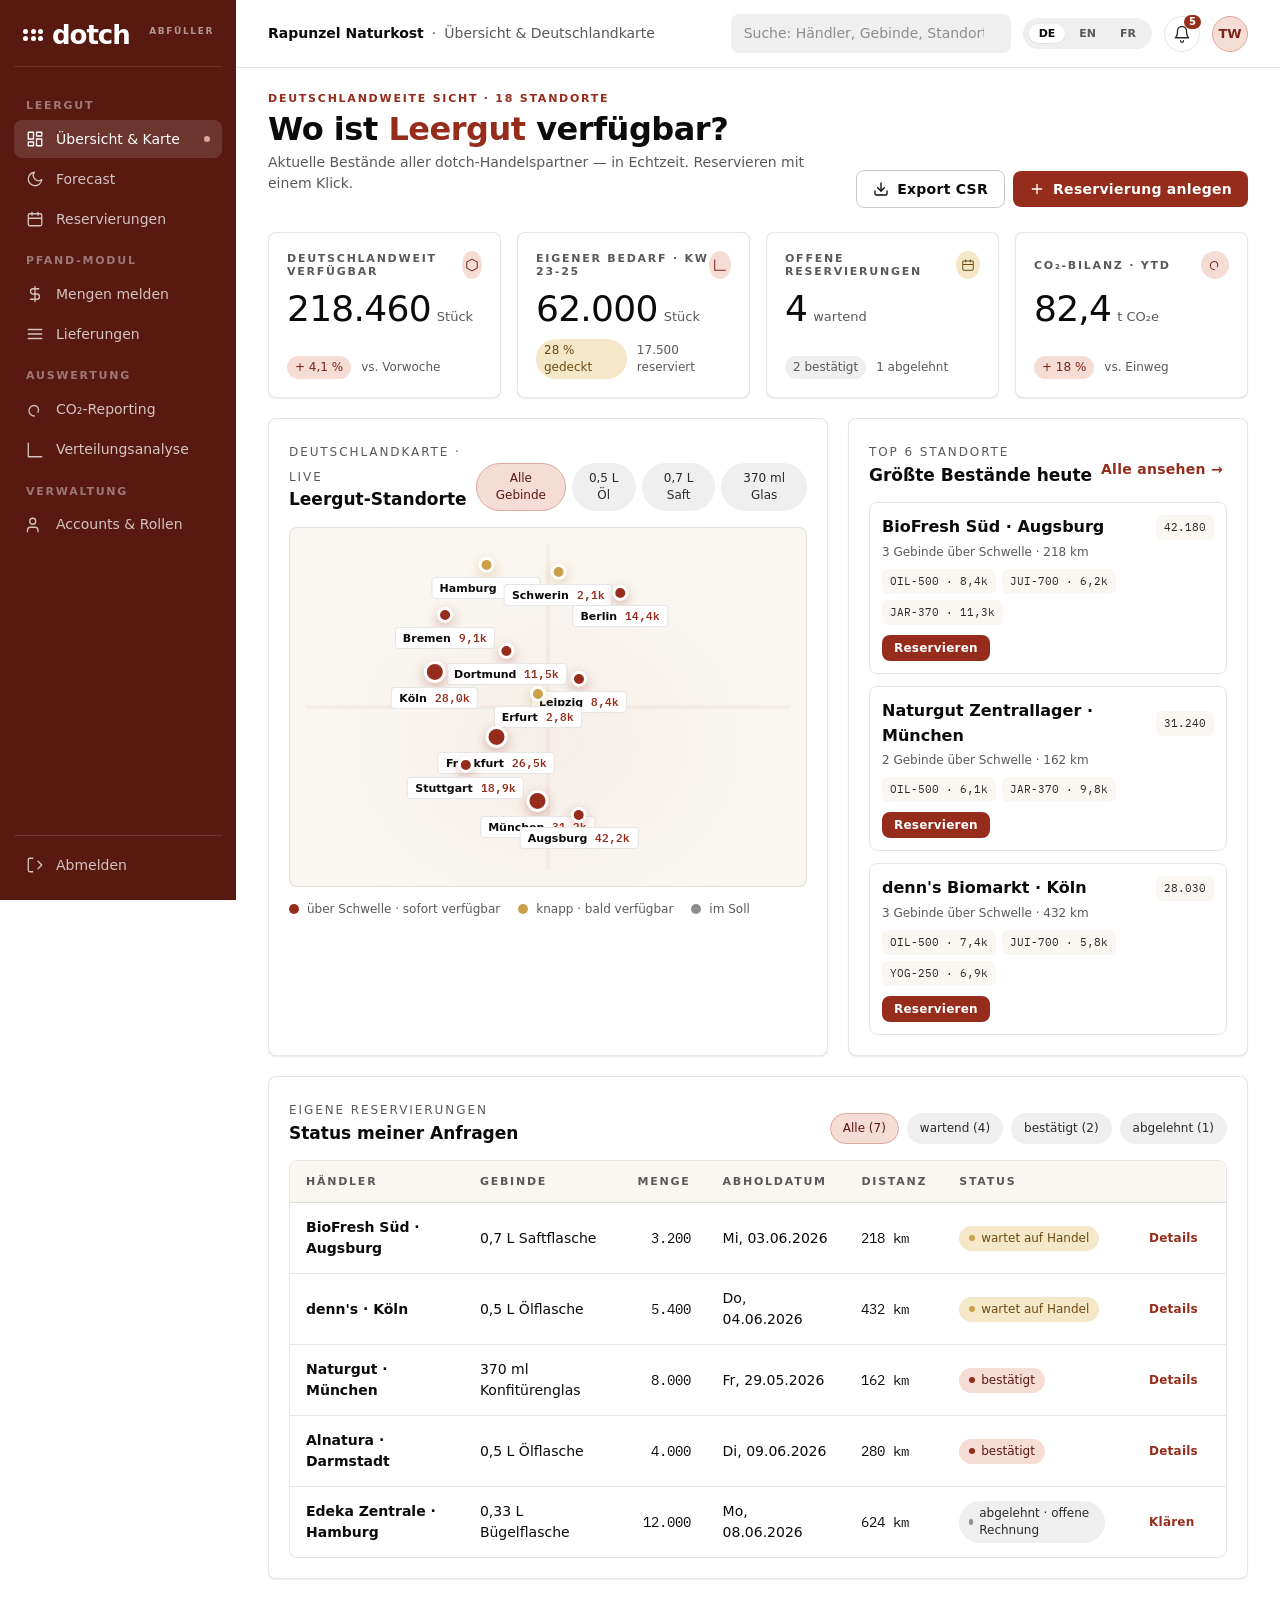
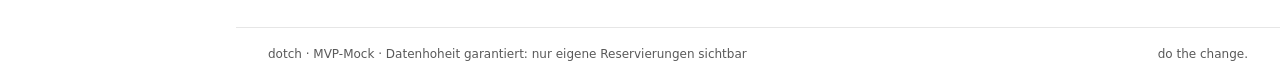
==== commit 229aeac0: "Update MVP mock" ====
--- a/abfueller-dashboard.html
+++ b/abfueller-dashboard.html
@@ -6,6 +6,7 @@
 <meta name="viewport" content="width=device-width, initial-scale=1">
 <link rel="stylesheet" href="assets/tokens.css">
 <link rel="stylesheet" href="assets/app.css">
+<script defer src="assets/app.js"></script>
 <style>
   /* Pseudo-Karte mit Standort-Punkten (CSS only) */
   .map {
@@ -44,6 +45,13 @@
     border: 1px solid var(--c-line); white-space: nowrap;
   }
   .pin .lbl .v { font-family: var(--font-mono); color: var(--c-red-600); margin-left: 4px; }
+
+  @media (max-width: 640px) {
+    .map { height: 280px; }
+    .pin .lbl { font-size: 10px; padding: 2px 5px; }
+    .pin .dot { width: 12px; height: 12px; border-width: 2px; }
+    .pin.large .dot { width: 16px; height: 16px; }
+  }
 </style>
 </head>
 <body>
--- a/assets/app.css
+++ b/assets/app.css
@@ -394,7 +394,47 @@
   display: flex; justify-content: space-between; align-items: center;
   padding: 18px 32px; border-top: 1px solid var(--c-line);
   font: var(--t-caption); color: var(--c-ink-500); margin-top: auto;
-}
+  gap: 12px; flex-wrap: wrap;
+}
+
+/* ---------- Scroll-x wrapper for wide tables/grids ---------- */
+.scroll-x {
+  width: 100%;
+  max-width: 100%;
+  overflow-x: auto;
+  -webkit-overflow-scrolling: touch;
+  border-radius: var(--r-md);
+}
+.scroll-x > table,
+.scroll-x > .perm-grid,
+.scroll-x > .heat { min-width: 720px; }
+/* Inside .scroll-x, undo the mobile "table-as-block" rule below so the
+   wrapper takes over horizontal scrolling. */
+.scroll-x > table.data { display: table; }
+
+/* Containers that must allow their content to shrink so .scroll-x can scroll
+   (flex/grid items default to min-width: auto and expand to content). */
+.main, .content, .card, .clearing-shell > .desktop { min-width: 0; }
+
+/* ---------- Mobile-Nav toggle (hidden on desktop) ---------- */
+.nav-toggle {
+  display: none;
+  width: 40px; height: 40px;
+  border-radius: var(--r-md);
+  background: transparent; border: 1px solid var(--c-line);
+  color: var(--c-ink-900);
+  align-items: center; justify-content: center;
+  cursor: pointer; flex-shrink: 0;
+}
+.nav-toggle .ic { width: 20px; height: 20px; stroke-width: 2; }
+.sidebar-overlay {
+  display: none;
+  position: fixed; inset: 0;
+  background: rgba(11,11,11,0.45);
+  z-index: 40;
+}
+body.nav-open .sidebar-overlay { display: block; }
+body.nav-open { overflow: hidden; }
 
 /* ---------- Login page ---------- */
 .login-shell {
@@ -470,3 +510,134 @@
 .process .node.message { background: var(--c-red-100); color: var(--c-red-800); }
 .process .node.field { background: var(--c-sand-300); color: #2A2A2A; }
 .process .node .step { font: var(--t-caption); opacity: 0.8; display:block; margin-bottom: 4px; }
+
+/* ============================================================
+   Responsive layer
+   - 1024px breakpoint: tablet — sidebar collapses to drawer
+   - 900px breakpoint: dense layouts (two-col, three-col) collapse
+   - 640px breakpoint: phone — single column for KPIs, dense UI
+   ============================================================ */
+
+/* ---- Tablet & below (≤ 1024px): collapse sidebar to off-canvas drawer ---- */
+@media (max-width: 1024px) {
+  html, body { overflow-x: clip; }
+  .sidebar {
+    position: fixed;
+    top: 0; left: 0;
+    height: 100vh; width: 280px;
+    z-index: 50;
+    transform: translateX(-100%);
+    transition: transform var(--dur-med) var(--ease-out);
+    box-shadow: 0 24px 60px -20px rgba(11,11,11,0.40);
+  }
+  body.nav-open .sidebar { transform: translateX(0); }
+  .nav-toggle { display: inline-flex; }
+  .topbar { padding: 12px 16px; gap: 10px; }
+  .topbar .crumbs { min-width: 0; overflow: hidden; text-overflow: ellipsis; white-space: nowrap; flex: 1; }
+  .content { padding: 16px 16px 32px; gap: 16px; }
+  .footer-thin { padding: 14px 16px; }
+  .search { width: 200px; }
+  .kpi-grid { grid-template-columns: repeat(2, 1fr); }
+  .three-col { grid-template-columns: repeat(2, 1fr); }
+  .page-head { gap: 12px; }
+  .drawer { width: 100%; max-width: 100vw; padding: 24px 20px; }
+}
+
+/* ---- Below 900px: stack 2-col layouts ---- */
+@media (max-width: 900px) {
+  .two-col,
+  .three-col,
+  .split { grid-template-columns: 1fr; }
+  .page-head { flex-direction: column; align-items: flex-start; }
+  .page-head .right { flex-wrap: wrap; }
+  .cycle-list { grid-template-columns: repeat(3, 1fr); }
+}
+
+/* ---- Phone (≤ 640px): single column, dense UI ---- */
+@media (max-width: 640px) {
+  /* Topbar */
+  .topbar {
+    padding: 10px 12px;
+    gap: 8px;
+    flex-wrap: wrap;
+  }
+  .topbar .actions { gap: 6px; }
+  .topbar .crumbs strong { display: inline; }
+  .search { display: none; }
+  .topbar .lang-pill { display: none; }
+  .content { padding: 14px 12px 28px; gap: 14px; }
+  .footer-thin { padding: 12px 14px; flex-direction: column; align-items: flex-start; gap: 4px; }
+
+  /* Page head */
+  .page-head h1 { font: 600 26px/1.15 var(--font-display); letter-spacing: var(--ls-h-tight); }
+  .page-head .right { width: 100%; }
+  .page-head .right .btn { flex: 1; justify-content: center; }
+
+  /* KPI grid: single column on phone */
+  .kpi-grid { grid-template-columns: 1fr; gap: 12px; }
+  .kpi { padding: 16px; }
+  .kpi .num .v { font-size: 32px; }
+
+  /* Cards */
+  .card { padding: 16px; }
+  .card-head {
+    flex-direction: column; align-items: flex-start; gap: 8px;
+    margin-bottom: 12px;
+  }
+
+  /* Banner */
+  .banner {
+    flex-direction: column; align-items: stretch;
+    padding: 14px;
+  }
+  .banner .actions { margin-left: 0; }
+  .banner .actions .btn { width: 100%; justify-content: center; }
+
+  /* Tables — make every .data table horizontally scrollable */
+  table.data { display: block; overflow-x: auto; min-width: 0; white-space: nowrap; -webkit-overflow-scrolling: touch; }
+  table.data thead, table.data tbody, table.data tr { display: table; width: 100%; table-layout: auto; }
+  table.data thead th, table.data tbody td { padding: 12px 12px; }
+
+  /* Toolbar / chips: allow wrap, scrollable row */
+  .toolbar { padding: 10px 12px; gap: 8px; }
+  .chip { padding: 8px 12px; min-height: 36px; display: inline-flex; align-items: center; }
+
+  /* Buttons — bump min touch target */
+  .btn { padding: 11px 16px; }
+  .btn-sm { padding: 9px 14px; font-size: 12px; }
+  .icon-btn { width: 40px; height: 40px; }
+
+  /* Cycle list */
+  .cycle-list { grid-template-columns: 1fr; gap: 6px; }
+
+  /* Bars chart */
+  .bars { height: 160px; gap: 4px; padding: 18px 4px 6px; overflow: hidden; }
+  .bars-x { gap: 4px; font-size: 10px; overflow: hidden; }
+  .bars .bar::after { font-size: 10px; }
+  /* On phone hide the per-bar value labels — they overlap and overflow */
+  .bars .bar::after { display: none; }
+
+  /* Forms */
+  .field input, .field select, .field textarea { padding: 12px; font-size: 16px; /* prevents iOS zoom */ }
+
+  /* Drawer */
+  .drawer { width: 100%; padding: 20px 16px; }
+
+  /* Login shell — stack vertically on phone */
+  .login-shell { grid-template-columns: 1fr; min-height: auto; }
+  .login-shell .visual { padding: 32px 20px; gap: 24px; }
+  .login-shell .visual h1 { font: 600 36px/1.1 var(--font-display); }
+  .login-shell .form-side { padding: 28px 20px; }
+  .login-shell .form-card { width: 100%; }
+  .login-shell .visual .blob { width: 280px; height: 280px; right: -80px; bottom: -80px; }
+
+  /* Role grid (login) */
+  .role-grid { grid-template-columns: 1fr; }
+}
+
+/* ---- Very narrow phones (≤ 380px): minor squeeze fixes ---- */
+@media (max-width: 380px) {
+  .page-head h1 { font-size: 22px; }
+  .kpi .num .v { font-size: 28px; }
+  .topbar .actions .avatar { display: none; }
+}
